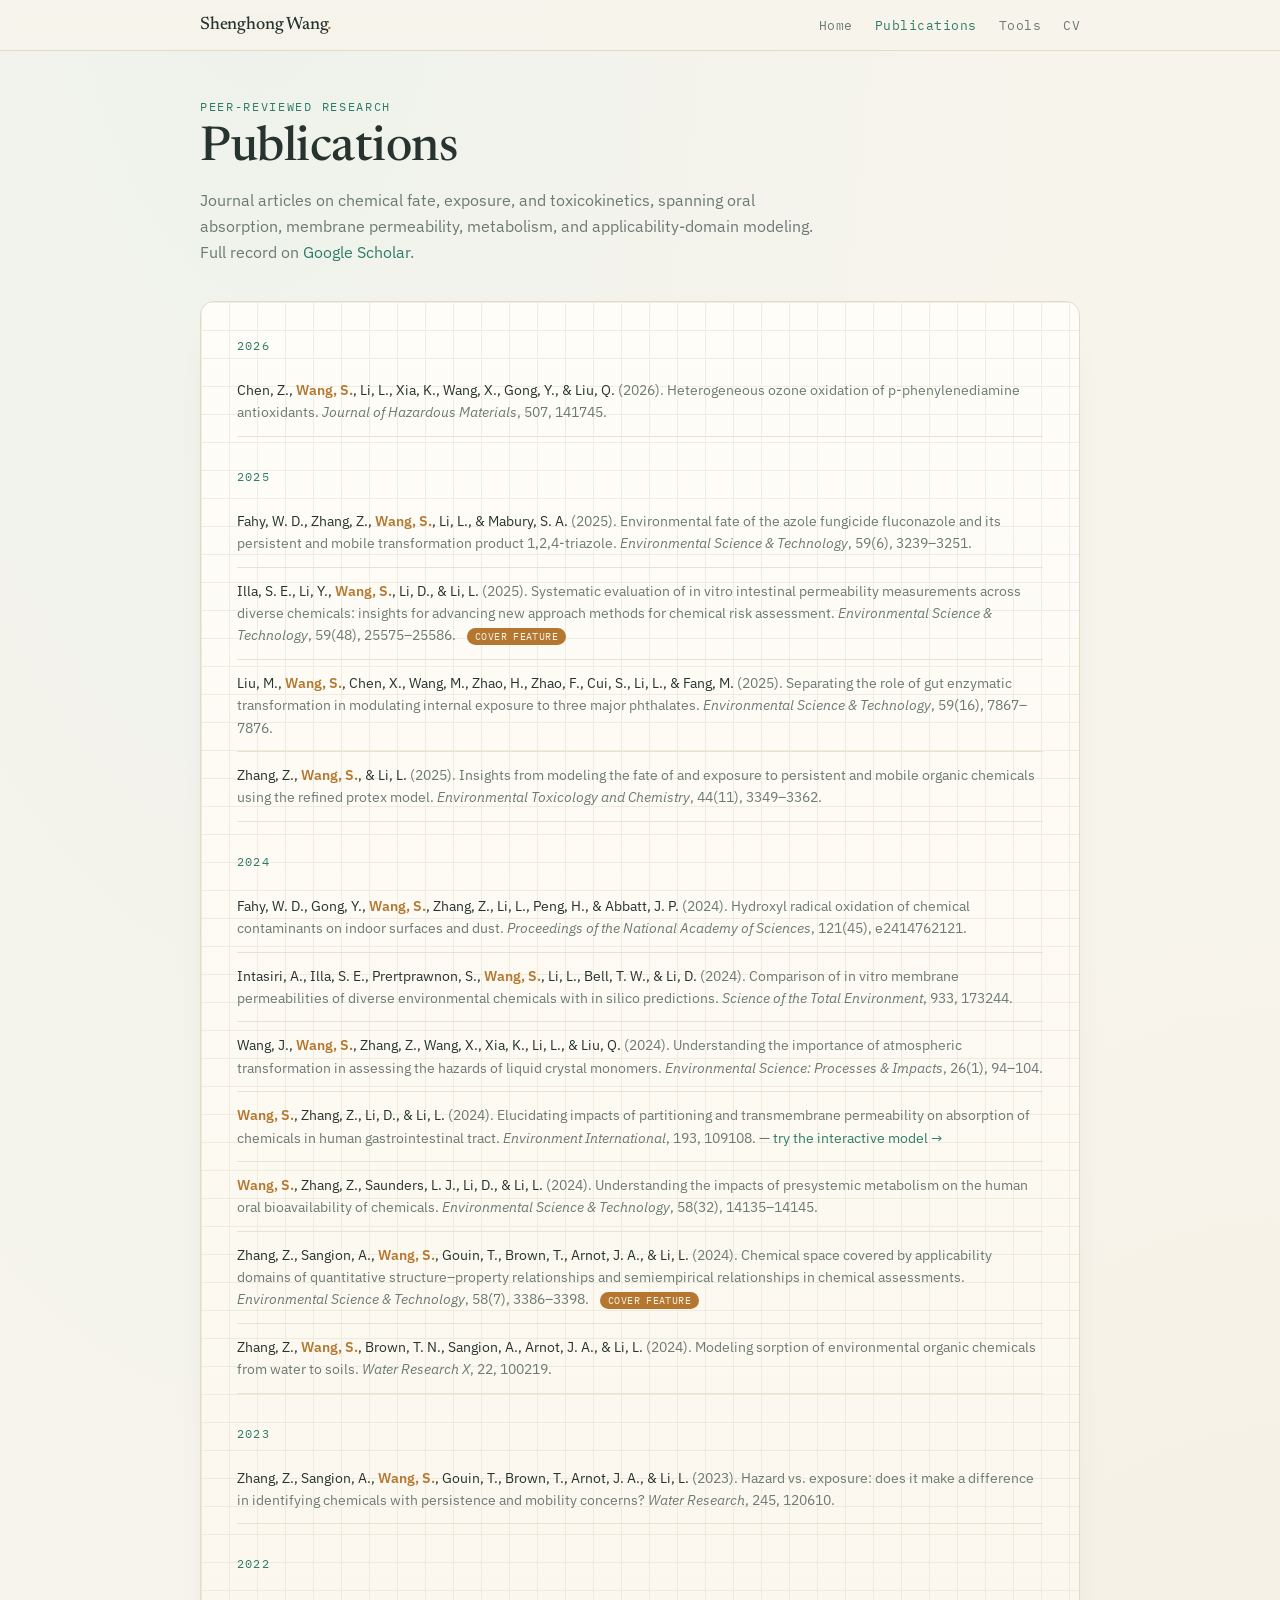
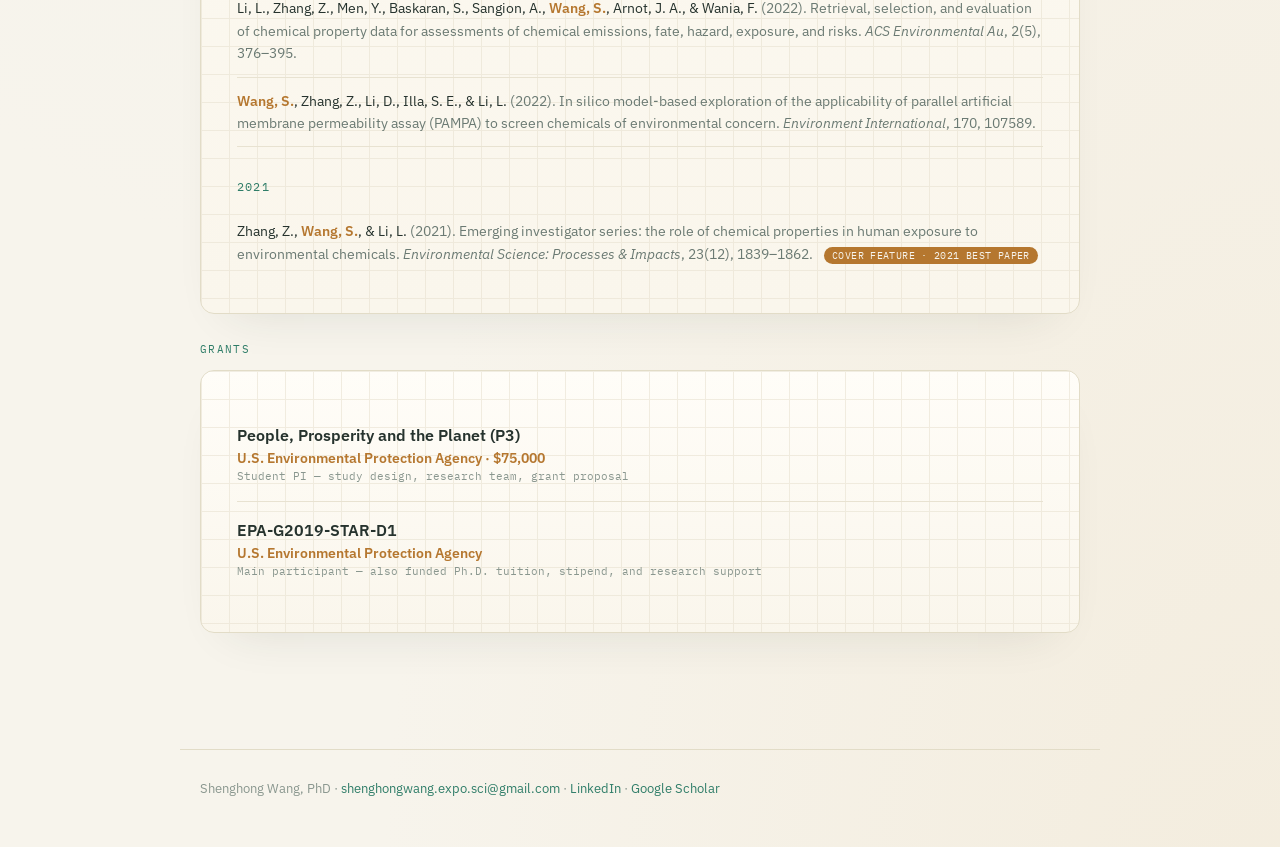
==== publications.html @ c97b09e7 "Initial portfolio site with Fabs Predictor tool Static HTML/CSS/JS personal portfolio: home, publica" ====
<!DOCTYPE html>
<html lang="en">
<head>
<meta charset="UTF-8">
<meta name="viewport" content="width=device-width, initial-scale=1.0">
<title>Publications — Shenghong Wang, PhD</title>
<link rel="preconnect" href="https://fonts.googleapis.com">
<link href="https://fonts.googleapis.com/css2?family=Newsreader:ital,opsz,wght@0,6..72,400;0,6..72,500;0,6..72,600;1,6..72,400&family=IBM+Plex+Sans:wght@400;500;600&family=IBM+Plex+Mono:wght@400;500;600&display=swap" rel="stylesheet">
<link rel="stylesheet" href="assets/style.css">
</head>
<body>

<nav class="topnav">
  <div class="navrow">
    <div class="brand">Shenghong Wang<em>.</em></div>
    <div class="links">
      <a href="index.html">Home</a>
      <a href="publications.html" class="active">Publications</a>
      <a href="tools.html">Tools</a>
      <a href="assets/Shenghong-Wang-CV.pdf" target="_blank" rel="noopener">CV</a>
    </div>
  </div>
</nav>

<div class="wrap">
<main>

  <header class="page-head">
    <p class="eyebrow">Peer-reviewed research</p>
    <h1>Publications</h1>
    <p class="sub">Journal articles on chemical fate, exposure, and toxicokinetics, spanning oral absorption, membrane permeability, metabolism, and applicability-domain modeling. Full record on <a href="https://scholar.google.com/citations?user=Qjitb4AAAAJ&hl=en" target="_blank" rel="noopener">Google Scholar</a>.</p>
  </header>

  <div class="board">

    <p class="pub-year">2026</p>
    <div class="pub">
      <span class="authors">Chen, Z., <b>Wang, S.</b>, Li, L., Xia, K., Wang, X., Gong, Y., &amp; Liu, Q.</span> (2026). Heterogeneous ozone oxidation of p-phenylenediamine antioxidants. <span class="venue">Journal of Hazardous Materials</span>, 507, 141745.
    </div>

    <p class="pub-year">2025</p>
    <div class="pub">
      <span class="authors">Fahy, W. D., Zhang, Z., <b>Wang, S.</b>, Li, L., &amp; Mabury, S. A.</span> (2025). Environmental fate of the azole fungicide fluconazole and its persistent and mobile transformation product 1,2,4-triazole. <span class="venue">Environmental Science &amp; Technology</span>, 59(6), 3239&ndash;3251.
    </div>
    <div class="pub">
      <span class="authors">Illa, S. E., Li, Y., <b>Wang, S.</b>, Li, D., &amp; Li, L.</span> (2025). Systematic evaluation of in vitro intestinal permeability measurements across diverse chemicals: insights for advancing new approach methods for chemical risk assessment. <span class="venue">Environmental Science &amp; Technology</span>, 59(48), 25575&ndash;25586. <span class="cover">Cover feature</span>
    </div>
    <div class="pub">
      <span class="authors">Liu, M., <b>Wang, S.</b>, Chen, X., Wang, M., Zhao, H., Zhao, F., Cui, S., Li, L., &amp; Fang, M.</span> (2025). Separating the role of gut enzymatic transformation in modulating internal exposure to three major phthalates. <span class="venue">Environmental Science &amp; Technology</span>, 59(16), 7867&ndash;7876.
    </div>
    <div class="pub">
      <span class="authors">Zhang, Z., <b>Wang, S.</b>, &amp; Li, L.</span> (2025). Insights from modeling the fate of and exposure to persistent and mobile organic chemicals using the refined protex model. <span class="venue">Environmental Toxicology and Chemistry</span>, 44(11), 3349&ndash;3362.
    </div>

    <p class="pub-year">2024</p>
    <div class="pub">
      <span class="authors">Fahy, W. D., Gong, Y., <b>Wang, S.</b>, Zhang, Z., Li, L., Peng, H., &amp; Abbatt, J. P.</span> (2024). Hydroxyl radical oxidation of chemical contaminants on indoor surfaces and dust. <span class="venue">Proceedings of the National Academy of Sciences</span>, 121(45), e2414762121.
    </div>
    <div class="pub">
      <span class="authors">Intasiri, A., Illa, S. E., Prertprawnon, S., <b>Wang, S.</b>, Li, L., Bell, T. W., &amp; Li, D.</span> (2024). Comparison of in vitro membrane permeabilities of diverse environmental chemicals with in silico predictions. <span class="venue">Science of the Total Environment</span>, 933, 173244.
    </div>
    <div class="pub">
      <span class="authors">Wang, J., <b>Wang, S.</b>, Zhang, Z., Wang, X., Xia, K., Li, L., &amp; Liu, Q.</span> (2024). Understanding the importance of atmospheric transformation in assessing the hazards of liquid crystal monomers. <span class="venue">Environmental Science: Processes &amp; Impacts</span>, 26(1), 94&ndash;104.
    </div>
    <div class="pub">
      <span class="authors"><b>Wang, S.</b>, Zhang, Z., Li, D., &amp; Li, L.</span> (2024). Elucidating impacts of partitioning and transmembrane permeability on absorption of chemicals in human gastrointestinal tract. <span class="venue">Environment International</span>, 193, 109108. &mdash; <a href="tools/fabs-predictor.html">try the interactive model &rarr;</a>
    </div>
    <div class="pub">
      <span class="authors"><b>Wang, S.</b>, Zhang, Z., Saunders, L. J., Li, D., &amp; Li, L.</span> (2024). Understanding the impacts of presystemic metabolism on the human oral bioavailability of chemicals. <span class="venue">Environmental Science &amp; Technology</span>, 58(32), 14135&ndash;14145.
    </div>
    <div class="pub">
      <span class="authors">Zhang, Z., Sangion, A., <b>Wang, S.</b>, Gouin, T., Brown, T., Arnot, J. A., &amp; Li, L.</span> (2024). Chemical space covered by applicability domains of quantitative structure&ndash;property relationships and semiempirical relationships in chemical assessments. <span class="venue">Environmental Science &amp; Technology</span>, 58(7), 3386&ndash;3398. <span class="cover">Cover feature</span>
    </div>
    <div class="pub">
      <span class="authors">Zhang, Z., <b>Wang, S.</b>, Brown, T. N., Sangion, A., Arnot, J. A., &amp; Li, L.</span> (2024). Modeling sorption of environmental organic chemicals from water to soils. <span class="venue">Water Research X</span>, 22, 100219.
    </div>

    <p class="pub-year">2023</p>
    <div class="pub">
      <span class="authors">Zhang, Z., Sangion, A., <b>Wang, S.</b>, Gouin, T., Brown, T., Arnot, J. A., &amp; Li, L.</span> (2023). Hazard vs. exposure: does it make a difference in identifying chemicals with persistence and mobility concerns? <span class="venue">Water Research</span>, 245, 120610.
    </div>

    <p class="pub-year">2022</p>
    <div class="pub">
      <span class="authors">Li, L., Zhang, Z., Men, Y., Baskaran, S., Sangion, A., <b>Wang, S.</b>, Arnot, J. A., &amp; Wania, F.</span> (2022). Retrieval, selection, and evaluation of chemical property data for assessments of chemical emissions, fate, hazard, exposure, and risks. <span class="venue">ACS Environmental Au</span>, 2(5), 376&ndash;395.
    </div>
    <div class="pub">
      <span class="authors"><b>Wang, S.</b>, Zhang, Z., Li, D., Illa, S. E., &amp; Li, L.</span> (2022). In silico model-based exploration of the applicability of parallel artificial membrane permeability assay (PAMPA) to screen chemicals of environmental concern. <span class="venue">Environment International</span>, 170, 107589.
    </div>

    <p class="pub-year">2021</p>
    <div class="pub">
      <span class="authors">Zhang, Z., <b>Wang, S.</b>, &amp; Li, L.</span> (2021). Emerging investigator series: the role of chemical properties in human exposure to environmental chemicals. <span class="venue">Environmental Science: Processes &amp; Impacts</span>, 23(12), 1839&ndash;1862. <span class="cover">Cover feature &middot; 2021 Best Paper</span>
    </div>

  </div>

  <section>
    <p class="tag">Grants</p>
    <div class="board">
      <div class="entry">
        <div class="row">
          <div><h3>People, Prosperity and the Planet (P3)</h3><div class="org">U.S. Environmental Protection Agency &middot; $75,000</div></div>
        </div>
        <div class="loc">Student PI &mdash; study design, research team, grant proposal</div>
      </div>
      <div class="entry">
        <div class="row">
          <div><h3>EPA-G2019-STAR-D1</h3><div class="org">U.S. Environmental Protection Agency</div></div>
        </div>
        <div class="loc">Main participant &mdash; also funded Ph.D. tuition, stipend, and research support</div>
      </div>
    </div>
  </section>

</main>
</div>

<footer>
  Shenghong Wang, PhD &middot; <a href="mailto:shenghongwang.expo.sci@gmail.com">shenghongwang.expo.sci@gmail.com</a> &middot; <a href="https://www.linkedin.com/in/shenghongwang" target="_blank" rel="noopener">LinkedIn</a> &middot; <a href="https://scholar.google.com/citations?user=Qjitb4AAAAJ&hl=en" target="_blank" rel="noopener">Google Scholar</a>
</footer>

</body>
</html>
---- assets/style.css ----
/* Shared theme — matches the Fabs Predictor tool's visual language */
:root{
  --bg-0:#f7f4ec;
  --bg-1:#efe9d9;
  --panel:#fffdf8;
  --panel-edge:#e2dcc7;
  --ink:#26332e;
  --ink-dim:#6b7a73;
  --amber:#b5772f;
  --amber-dim:#d9a45c;
  --teal:#2f7d68;
  --red:#a83f36;
  --grid:#e8e2d1;
}
*{box-sizing:border-box;}
html,body{margin:0;padding:0;}
body{
  background:
    radial-gradient(ellipse at 20% -10%, #eef2ec 0%, transparent 55%),
    radial-gradient(ellipse at 100% 110%, #f3ecdd 0%, transparent 50%),
    var(--bg-0);
  color:var(--ink);
  font-family:'IBM Plex Sans', sans-serif;
  min-height:100vh;
}
a{color:var(--teal); text-decoration:none;}
a:hover{text-decoration:underline;}

.wrap{max-width:920px;margin:0 auto;padding:0 20px;}

/* ---- Nav ---- */
nav.topnav{
  border-bottom:1px solid var(--panel-edge);
  background:rgba(247,244,236,.85);
  backdrop-filter:blur(6px);
  position:sticky;
  top:0;
  z-index:10;
}
nav.topnav .navrow{
  max-width:920px;
  margin:0 auto;
  padding:16px 20px;
  display:flex;
  justify-content:space-between;
  align-items:center;
  flex-wrap:wrap;
  gap:12px;
}
nav.topnav .brand{
  font-family:'Newsreader', serif;
  font-weight:500;
  font-size:18px;
  color:var(--ink);
  letter-spacing:-.01em;
}
nav.topnav .brand em{font-style:italic; color:var(--amber);}
nav.topnav .links{
  display:flex;
  gap:22px;
  font-family:'IBM Plex Mono', monospace;
  font-size:12.5px;
  letter-spacing:.04em;
}
nav.topnav .links a{color:var(--ink-dim);}
nav.topnav .links a:hover, nav.topnav .links a.active{color:var(--teal); text-decoration:none;}

main{padding:48px 0 72px;}

header.page-head{margin-bottom:36px;}
.eyebrow{
  font-family:'IBM Plex Mono', monospace;
  font-size:12px;
  letter-spacing:.14em;
  text-transform:uppercase;
  color:var(--teal);
  margin:0 0 10px;
}
h1{
  font-family:'Newsreader', serif;
  font-weight:500;
  font-size:clamp(32px,5vw,48px);
  line-height:1.05;
  margin:0 0 14px;
  letter-spacing:-.01em;
}
h1 em{font-style:italic;color:var(--amber);}
h2{
  font-family:'Newsreader', serif;
  font-weight:500;
  font-size:clamp(22px,3vw,28px);
  margin:0 0 18px;
  letter-spacing:-.01em;
}
h3{
  font-family:'IBM Plex Sans', sans-serif;
  font-weight:600;
  font-size:16px;
  margin:0 0 4px;
  color:var(--ink);
}
p.sub, p.lede{
  color:var(--ink-dim);
  font-size:15.5px;
  line-height:1.65;
  max-width:640px;
  margin:0;
}

.board{
  background:linear-gradient(180deg,var(--panel),#faf6ec);
  border:1px solid var(--panel-edge);
  border-radius:14px;
  padding:36px;
  box-shadow:0 24px 48px -30px rgba(38,51,46,.14), inset 0 1px 0 rgba(255,255,255,.7);
  position:relative;
  overflow:hidden;
  margin-bottom:28px;
}
.board::before{
  content:"";
  position:absolute; inset:0;
  background-image:
    linear-gradient(var(--grid) 1px, transparent 1px),
    linear-gradient(90deg, var(--grid) 1px, transparent 1px);
  background-size:28px 28px;
  opacity:.6;
  pointer-events:none;
}
.board > *{position:relative;}

section{margin-bottom:44px;}
section .tag{
  font-family:'IBM Plex Mono', monospace;
  font-size:11px;
  letter-spacing:.12em;
  text-transform:uppercase;
  color:var(--teal);
  margin:0 0 14px;
}

/* ---- Links row / buttons ---- */
.linkrow{display:flex; gap:12px; flex-wrap:wrap; margin-top:22px;}
.btn{
  font-family:'IBM Plex Mono', monospace;
  font-size:12.5px;
  letter-spacing:.03em;
  border-radius:8px;
  padding:10px 18px;
  cursor:pointer;
  border:1px solid var(--panel-edge);
  background:var(--teal);
  color:var(--bg-0);
  font-weight:600;
  display:inline-block;
}
.btn:hover{text-decoration:none; filter:brightness(1.08);}
.btn.secondary{background:var(--bg-1); color:var(--ink);}
.btn.ghost{background:transparent; color:var(--ink-dim);}

/* ---- Timeline / experience ---- */
.entry{
  padding:18px 0;
  border-bottom:1px solid var(--grid);
}
.entry:last-child{border-bottom:none;}
.entry .row{
  display:flex; justify-content:space-between; align-items:baseline;
  gap:12px; flex-wrap:wrap;
}
.entry .org{color:var(--amber); font-weight:600; font-size:13.5px;}
.entry .date{
  font-family:'IBM Plex Mono', monospace;
  font-size:11.5px;
  color:var(--ink-dim);
  white-space:nowrap;
}
.entry .loc{
  font-family:'IBM Plex Mono', monospace;
  font-size:11px;
  color:#8a978f;
  margin-top:2px;
}
.entry ul{margin:10px 0 0; padding-left:18px; color:var(--ink-dim); font-size:14px; line-height:1.6;}
.entry ul li{margin-bottom:6px;}

/* ---- Card grid (tools) ---- */
.cardgrid{display:grid; grid-template-columns:1fr; gap:20px;}
.card{
  background:var(--bg-1);
  border:1px solid var(--panel-edge);
  border-radius:12px;
  padding:26px;
}
.card h3{font-family:'Newsreader', serif; font-size:20px; font-weight:500; margin-bottom:8px;}
.card p{color:var(--ink-dim); font-size:14px; line-height:1.6; margin:0 0 16px;}
.card .meta{
  font-family:'IBM Plex Mono', monospace;
  font-size:11px;
  color:#8a978f;
  margin-top:14px;
}

/* ---- Publications ---- */
.pub-year{
  font-family:'IBM Plex Mono', monospace;
  font-size:12px;
  letter-spacing:.1em;
  color:var(--teal);
  margin:32px 0 14px;
}
.pub-year:first-child{margin-top:0;}
.pub{
  padding:12px 0;
  border-bottom:1px solid var(--grid);
  font-size:14px;
  line-height:1.6;
  color:var(--ink-dim);
}
.pub:last-child{border-bottom:none;}
.pub .authors{color:var(--ink);}
.pub .authors b{color:var(--amber); font-weight:600;}
.pub .venue{font-style:italic;}
.pub .cover{
  display:inline-block;
  font-family:'IBM Plex Mono', monospace;
  font-size:9.5px;
  letter-spacing:.04em;
  text-transform:uppercase;
  color:var(--bg-0);
  background:var(--amber);
  border-radius:999px;
  padding:1px 8px;
  margin-left:8px;
  vertical-align:middle;
}

footer{
  max-width:920px;
  margin:0 auto;
  padding:28px 20px 48px;
  color:#8a978f;
  font-size:12.5px;
  line-height:1.7;
  border-top:1px solid var(--panel-edge);
}
footer a{color:var(--teal);}
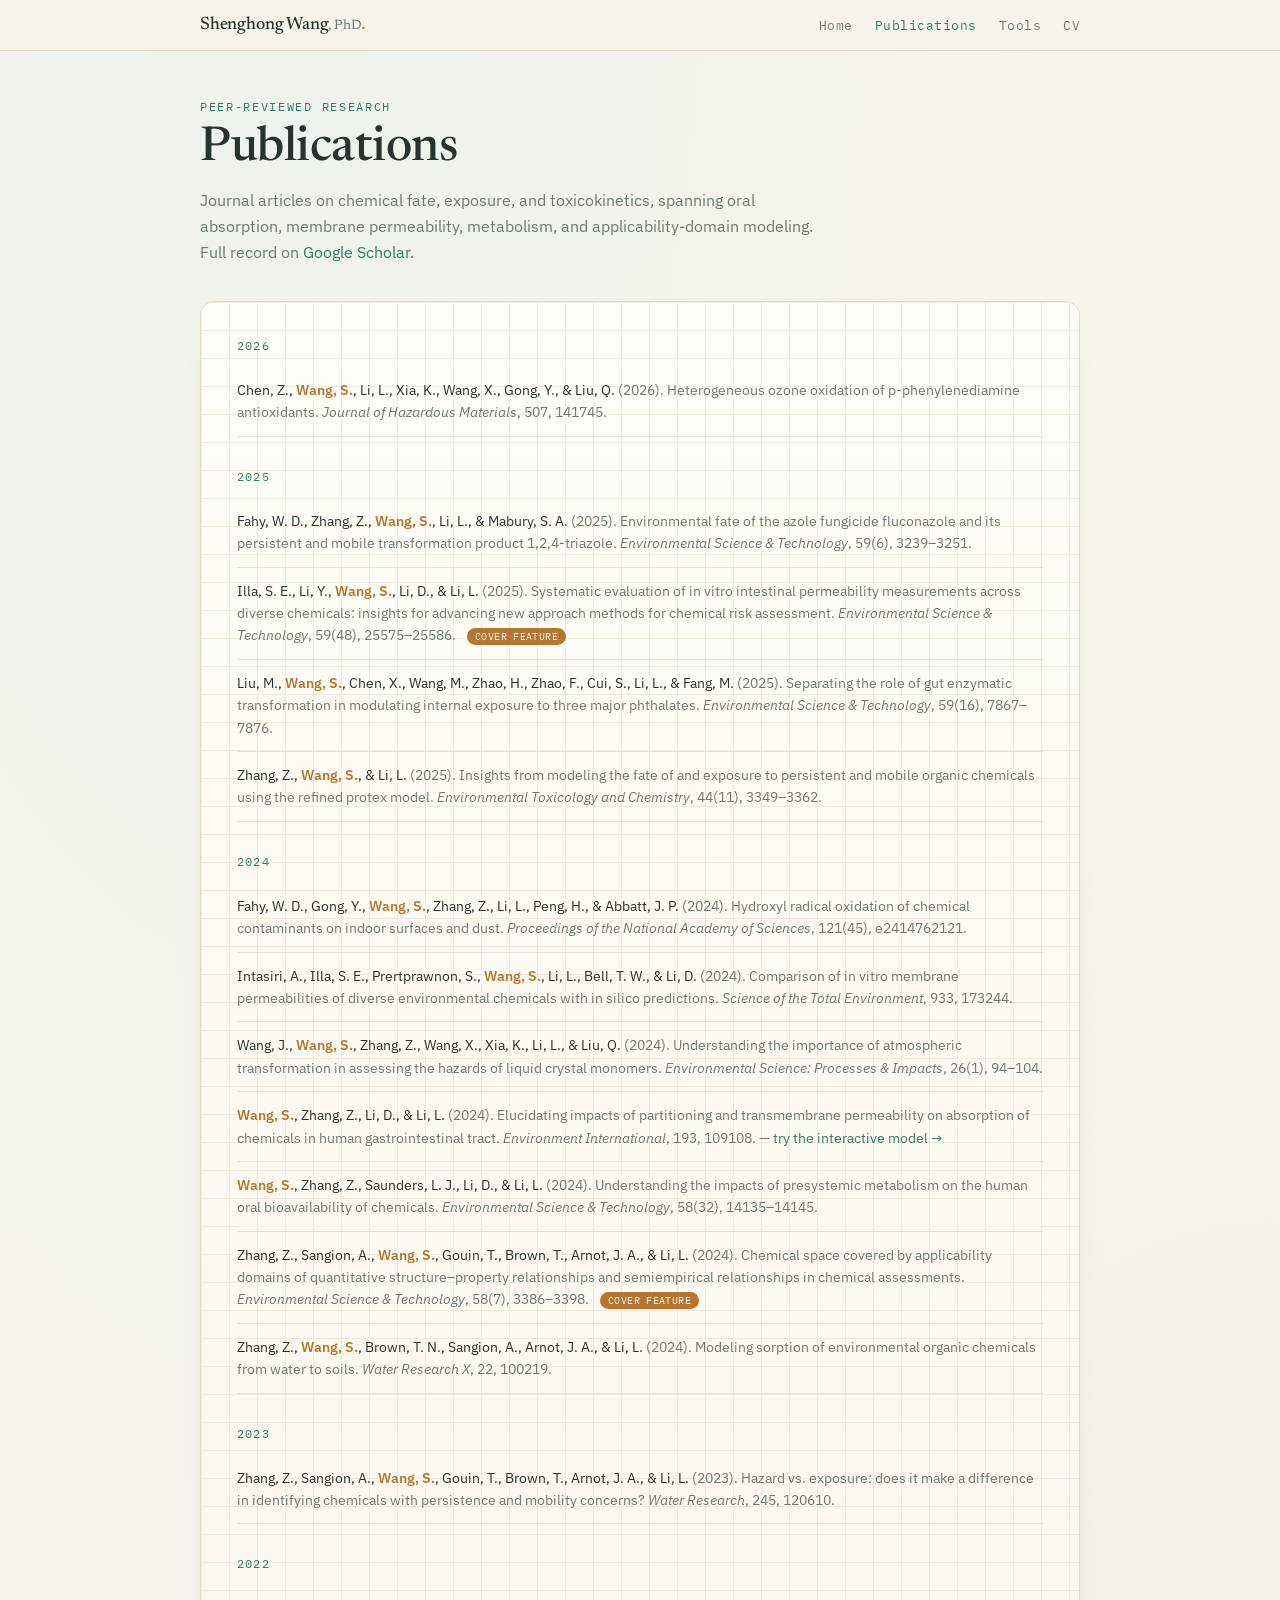
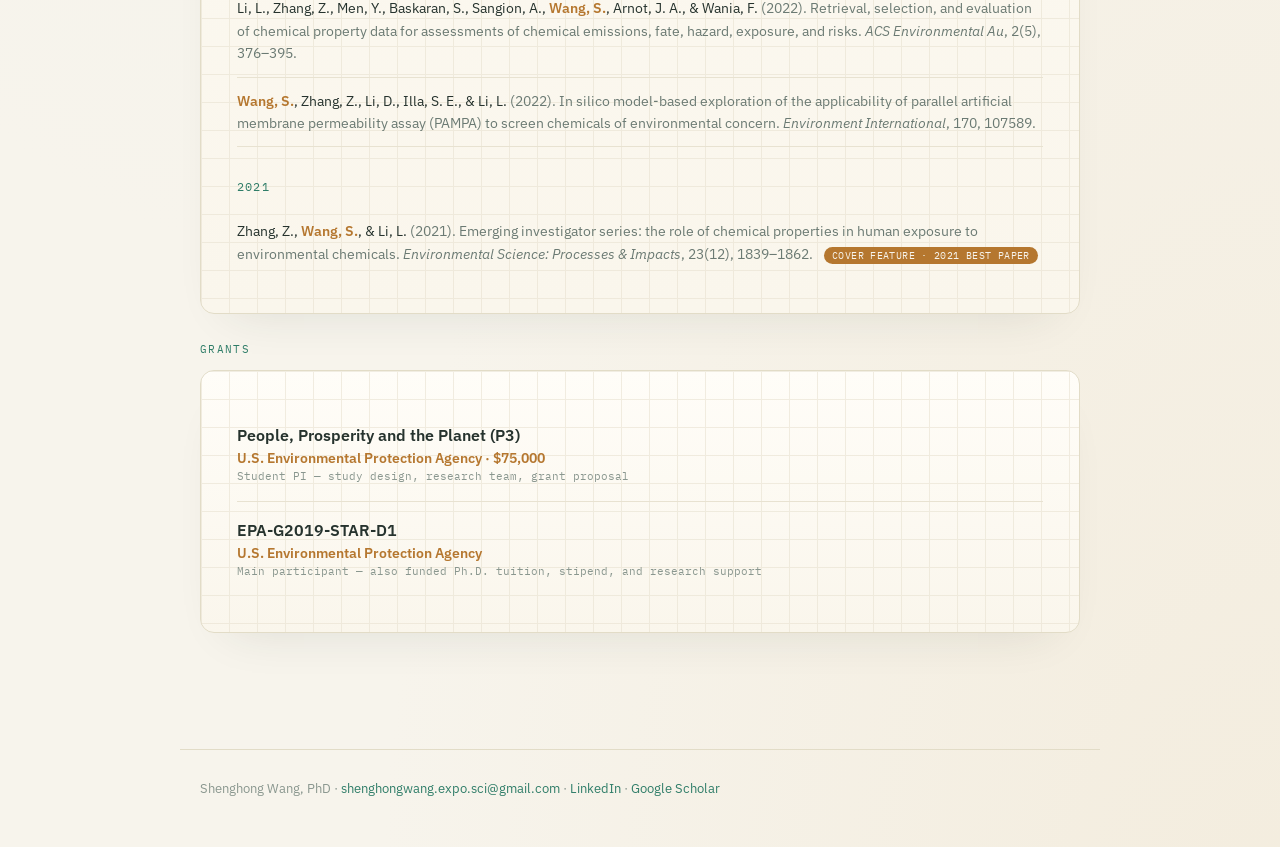
==== commit 844f8c62: "Add PhD suffix to nav brand" ====
--- a/publications.html
+++ b/publications.html
@@ -12,7 +12,7 @@
 
 <nav class="topnav">
   <div class="navrow">
-    <div class="brand">Shenghong Wang<em>.</em></div>
+    <div class="brand">Shenghong Wang<span class="deg">, PhD</span><em>.</em></div>
     <div class="links">
       <a href="index.html">Home</a>
       <a href="publications.html" class="active">Publications</a>
--- a/assets/style.css
+++ b/assets/style.css
@@ -55,6 +55,7 @@
   letter-spacing:-.01em;
 }
 nav.topnav .brand em{font-style:italic; color:var(--amber);}
+nav.topnav .brand .deg{font-weight:400; color:var(--ink-dim); font-size:0.75em;}
 nav.topnav .links{
   display:flex;
   gap:22px;
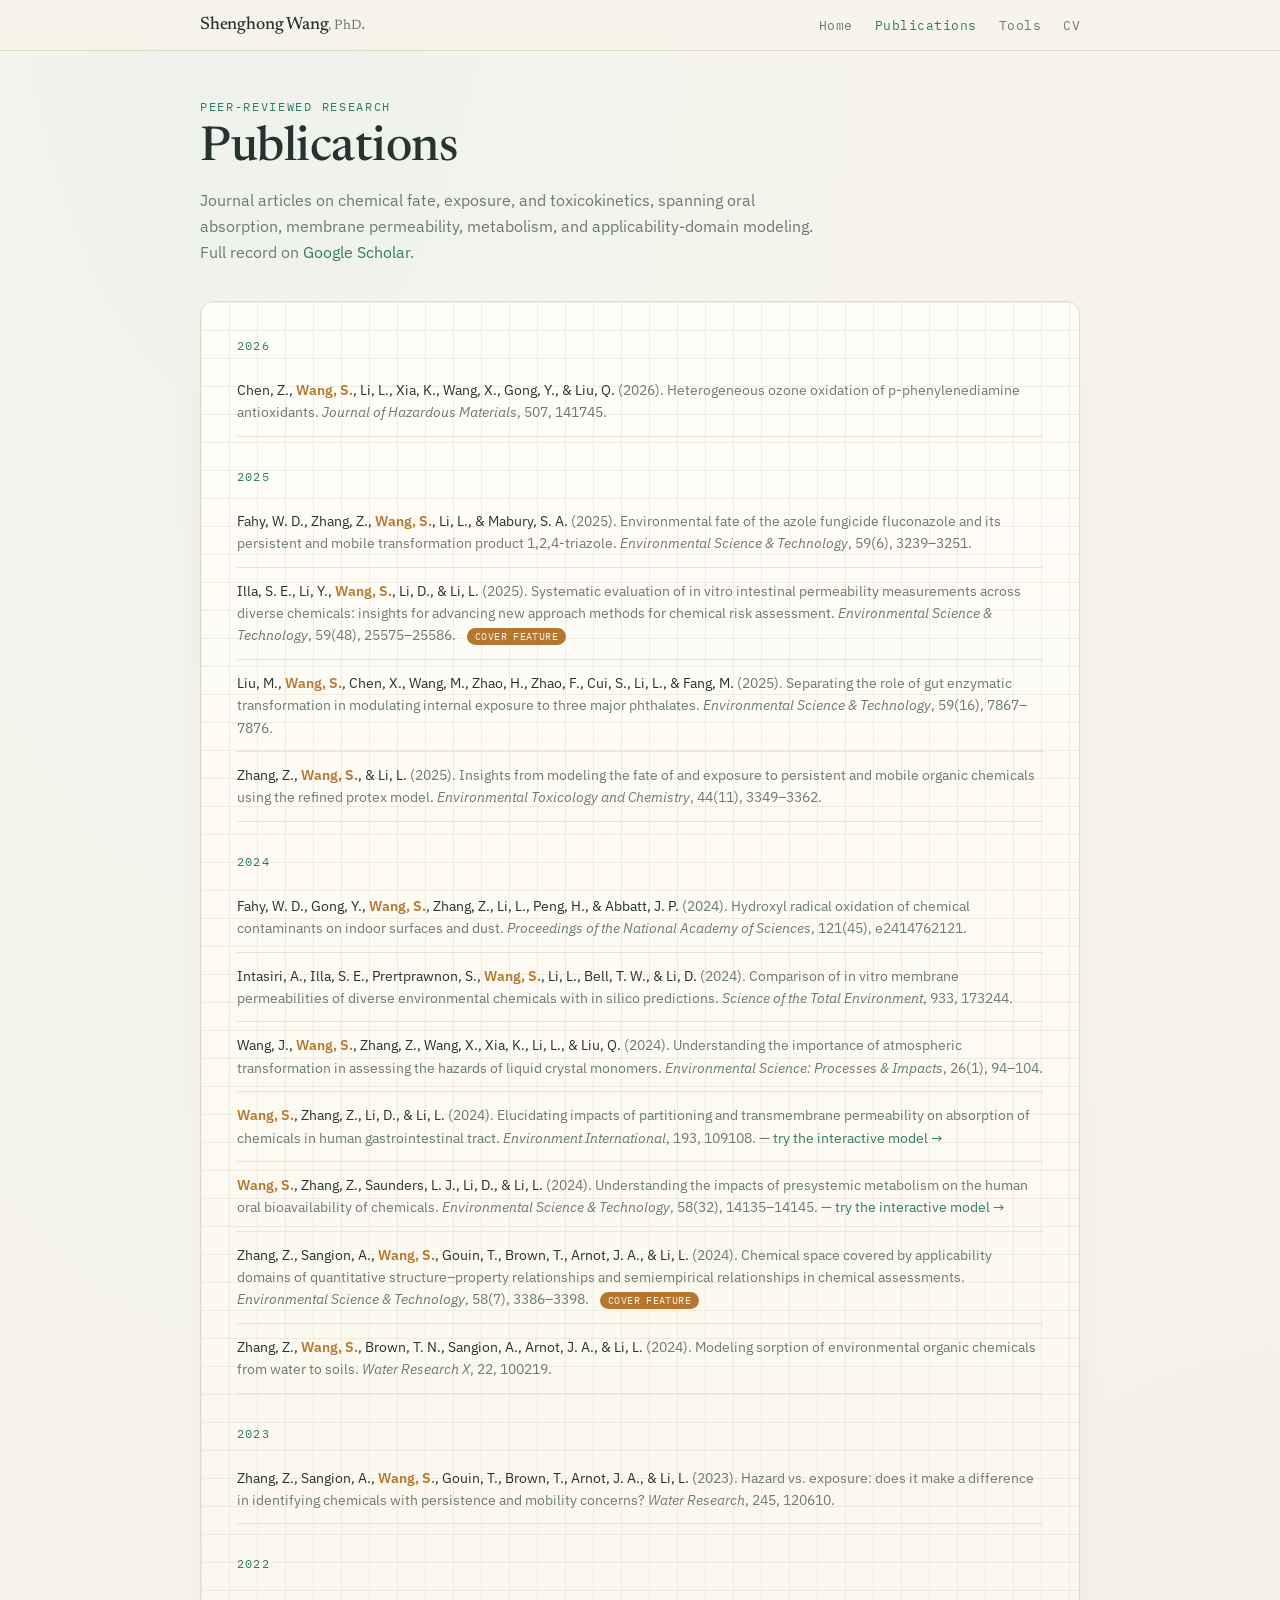
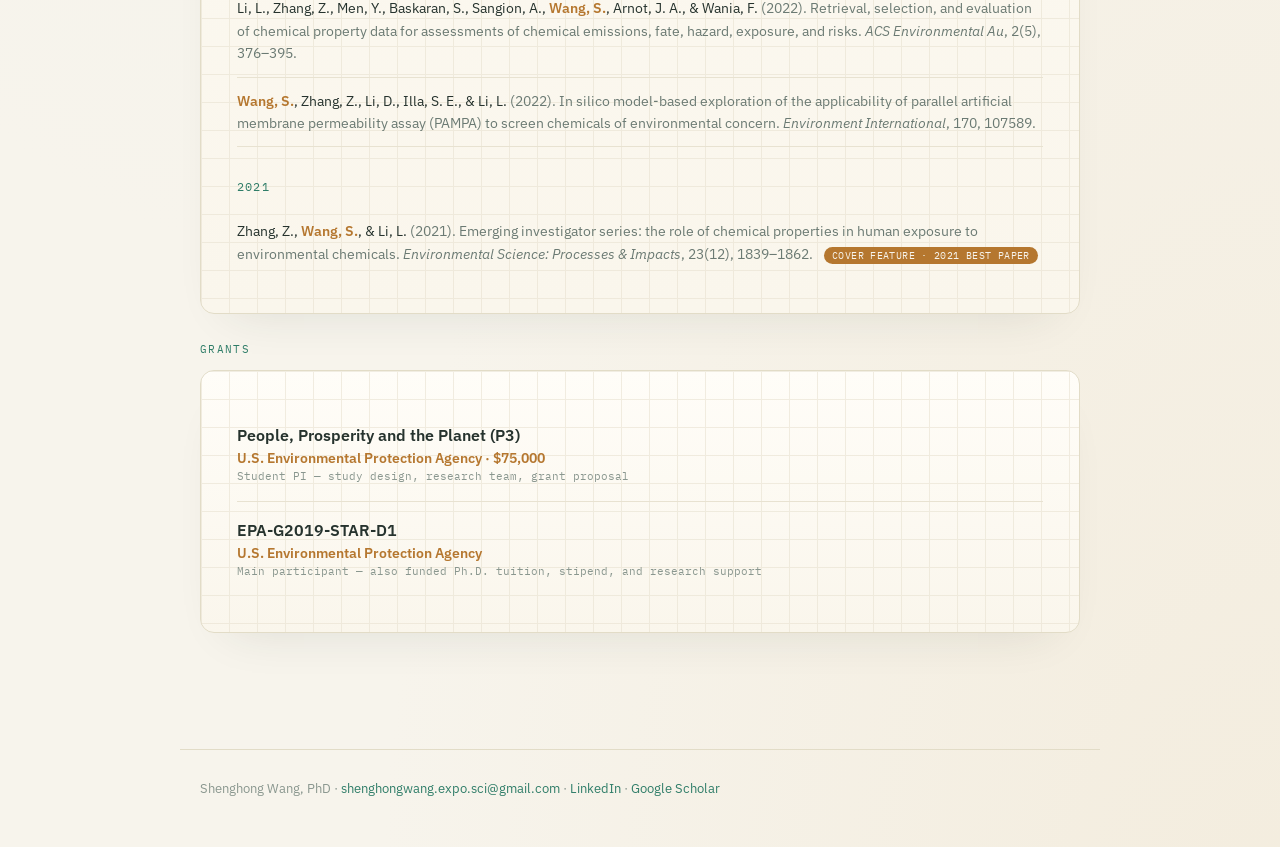
==== commit e4131115: "Add Fbio Predictor: oral bioavailability PBTK model tool Ports the SI Python model (RK4 integration," ====
--- a/publications.html
+++ b/publications.html
@@ -66,7 +66,7 @@
       <span class="authors"><b>Wang, S.</b>, Zhang, Z., Li, D., &amp; Li, L.</span> (2024). Elucidating impacts of partitioning and transmembrane permeability on absorption of chemicals in human gastrointestinal tract. <span class="venue">Environment International</span>, 193, 109108. &mdash; <a href="tools/fabs-predictor.html">try the interactive model &rarr;</a>
     </div>
     <div class="pub">
-      <span class="authors"><b>Wang, S.</b>, Zhang, Z., Saunders, L. J., Li, D., &amp; Li, L.</span> (2024). Understanding the impacts of presystemic metabolism on the human oral bioavailability of chemicals. <span class="venue">Environmental Science &amp; Technology</span>, 58(32), 14135&ndash;14145.
+      <span class="authors"><b>Wang, S.</b>, Zhang, Z., Saunders, L. J., Li, D., &amp; Li, L.</span> (2024). Understanding the impacts of presystemic metabolism on the human oral bioavailability of chemicals. <span class="venue">Environmental Science &amp; Technology</span>, 58(32), 14135&ndash;14145. &mdash; <a href="tools/fbio-predictor.html">try the interactive model &rarr;</a>
     </div>
     <div class="pub">
       <span class="authors">Zhang, Z., Sangion, A., <b>Wang, S.</b>, Gouin, T., Brown, T., Arnot, J. A., &amp; Li, L.</span> (2024). Chemical space covered by applicability domains of quantitative structure&ndash;property relationships and semiempirical relationships in chemical assessments. <span class="venue">Environmental Science &amp; Technology</span>, 58(7), 3386&ndash;3398. <span class="cover">Cover feature</span>
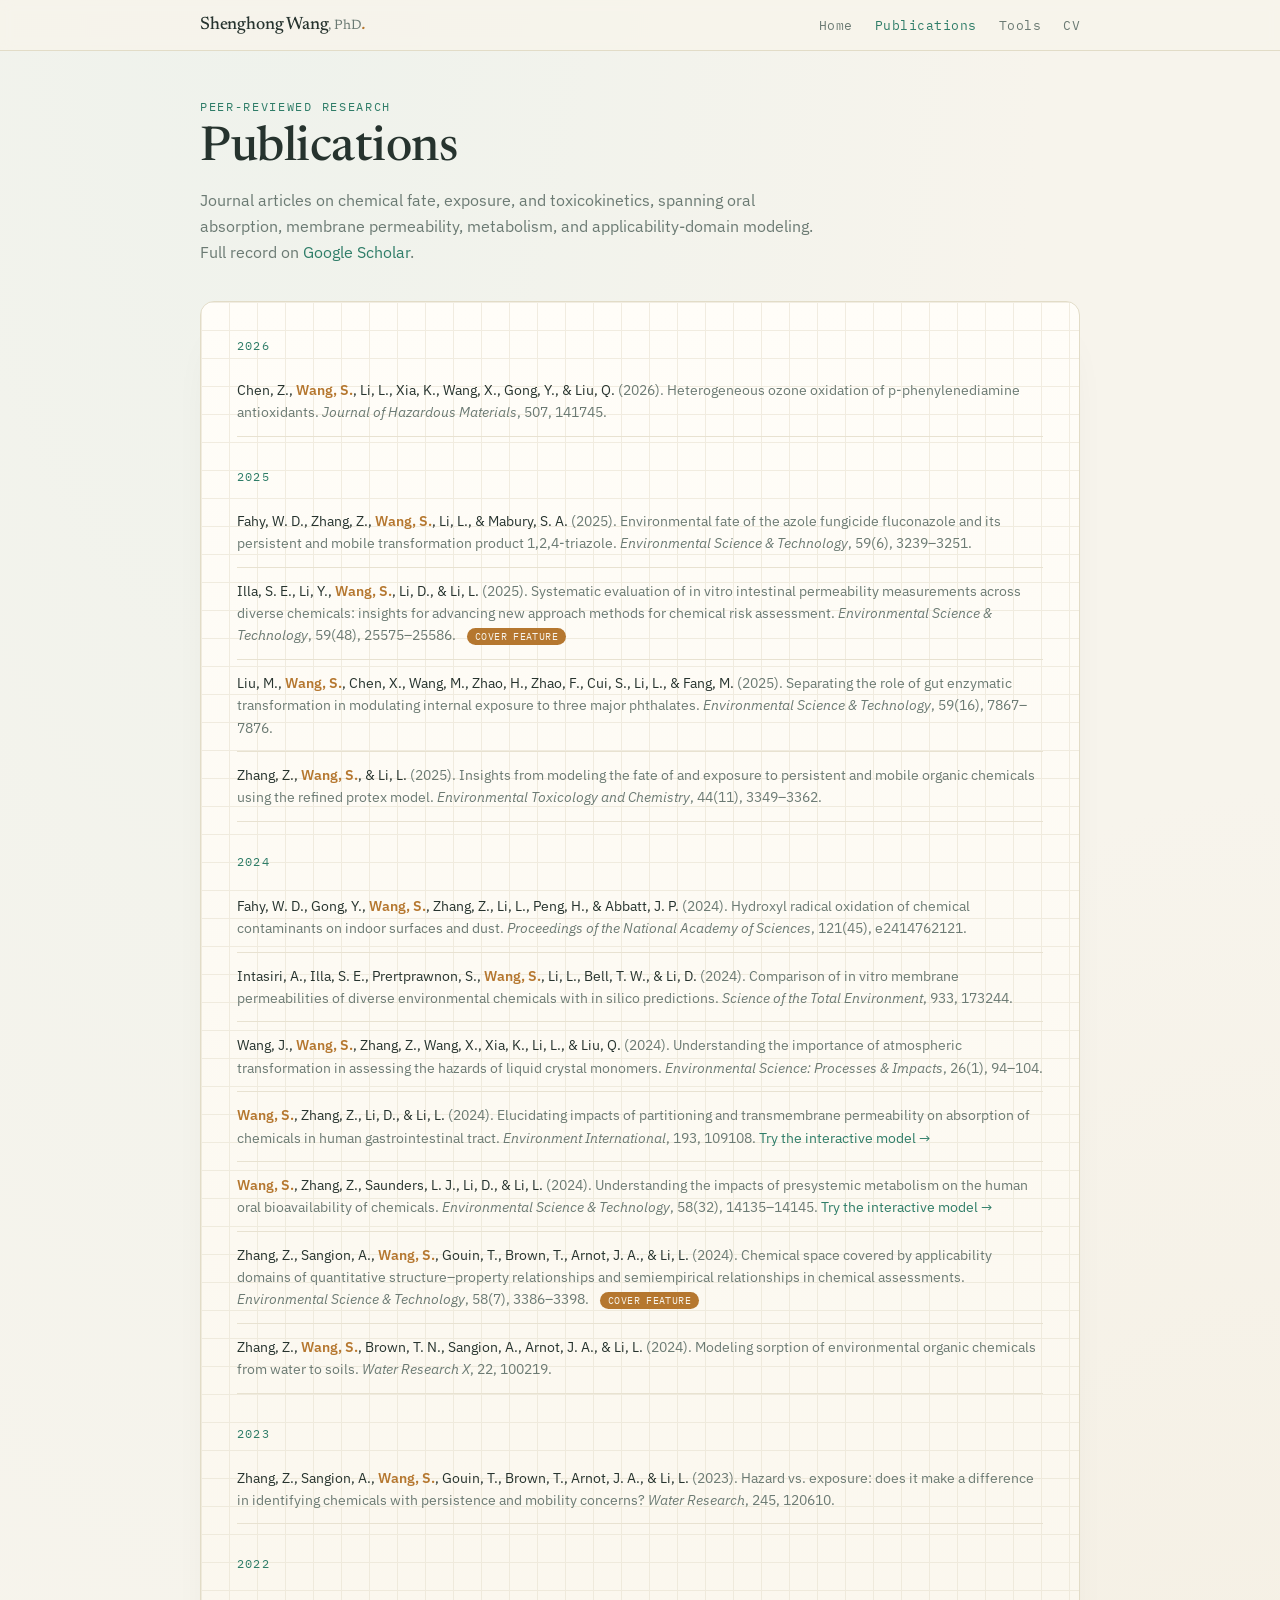
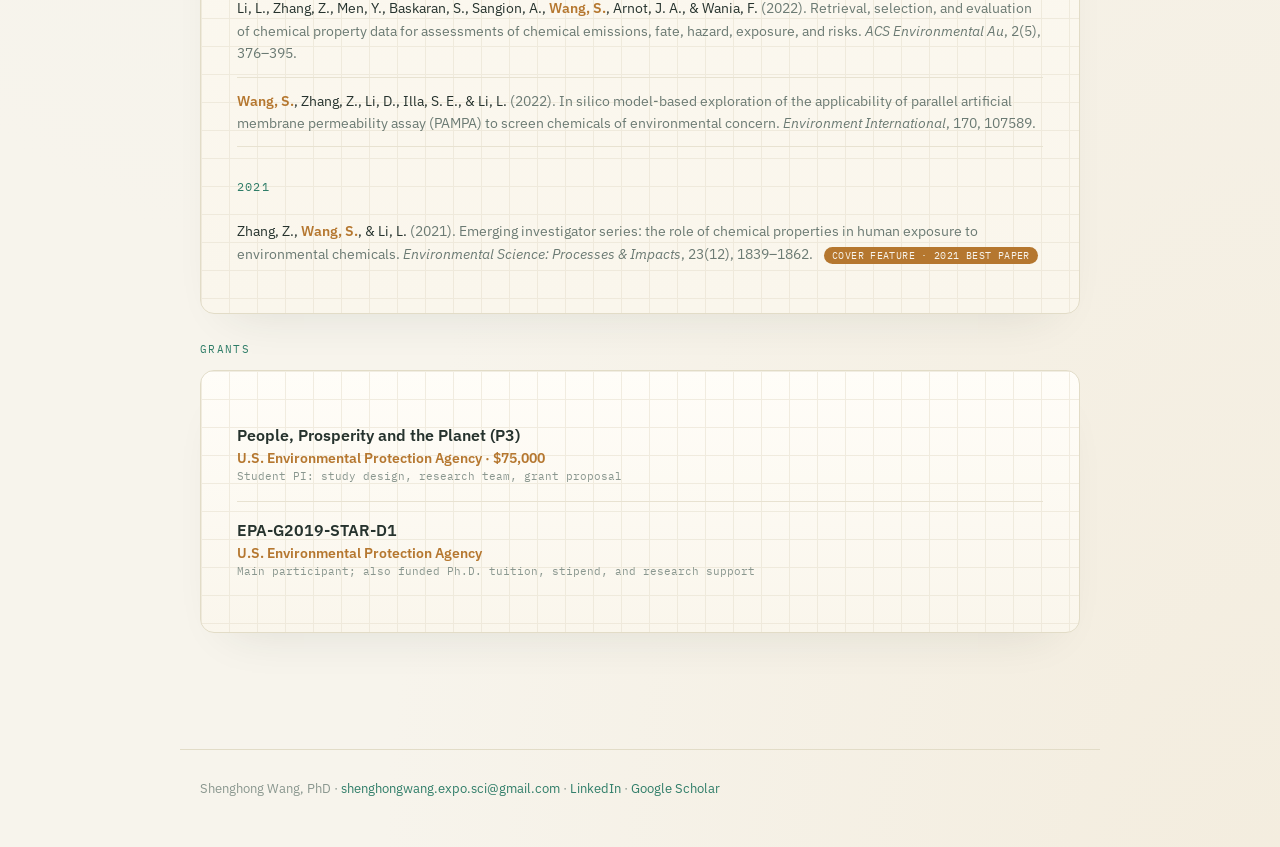
==== commit 7f2dc27a: "Add sensitivity-ratio heatmap figure to Fabs Predictor, polish copy sitewide - Add fabs-sensitivity-" ====
--- a/publications.html
+++ b/publications.html
@@ -3,7 +3,7 @@
 <head>
 <meta charset="UTF-8">
 <meta name="viewport" content="width=device-width, initial-scale=1.0">
-<title>Publications — Shenghong Wang, PhD</title>
+<title>Publications: Shenghong Wang, PhD</title>
 <link rel="preconnect" href="https://fonts.googleapis.com">
 <link href="https://fonts.googleapis.com/css2?family=Newsreader:ital,opsz,wght@0,6..72,400;0,6..72,500;0,6..72,600;1,6..72,400&family=IBM+Plex+Sans:wght@400;500;600&family=IBM+Plex+Mono:wght@400;500;600&display=swap" rel="stylesheet">
 <link rel="stylesheet" href="assets/style.css">
@@ -63,10 +63,10 @@
       <span class="authors">Wang, J., <b>Wang, S.</b>, Zhang, Z., Wang, X., Xia, K., Li, L., &amp; Liu, Q.</span> (2024). Understanding the importance of atmospheric transformation in assessing the hazards of liquid crystal monomers. <span class="venue">Environmental Science: Processes &amp; Impacts</span>, 26(1), 94&ndash;104.
     </div>
     <div class="pub">
-      <span class="authors"><b>Wang, S.</b>, Zhang, Z., Li, D., &amp; Li, L.</span> (2024). Elucidating impacts of partitioning and transmembrane permeability on absorption of chemicals in human gastrointestinal tract. <span class="venue">Environment International</span>, 193, 109108. &mdash; <a href="tools/fabs-predictor.html">try the interactive model &rarr;</a>
+      <span class="authors"><b>Wang, S.</b>, Zhang, Z., Li, D., &amp; Li, L.</span> (2024). Elucidating impacts of partitioning and transmembrane permeability on absorption of chemicals in human gastrointestinal tract. <span class="venue">Environment International</span>, 193, 109108. <a href="tools/fabs-predictor.html">Try the interactive model &rarr;</a>
     </div>
     <div class="pub">
-      <span class="authors"><b>Wang, S.</b>, Zhang, Z., Saunders, L. J., Li, D., &amp; Li, L.</span> (2024). Understanding the impacts of presystemic metabolism on the human oral bioavailability of chemicals. <span class="venue">Environmental Science &amp; Technology</span>, 58(32), 14135&ndash;14145. &mdash; <a href="tools/fbio-predictor.html">try the interactive model &rarr;</a>
+      <span class="authors"><b>Wang, S.</b>, Zhang, Z., Saunders, L. J., Li, D., &amp; Li, L.</span> (2024). Understanding the impacts of presystemic metabolism on the human oral bioavailability of chemicals. <span class="venue">Environmental Science &amp; Technology</span>, 58(32), 14135&ndash;14145. <a href="tools/fbio-predictor.html">Try the interactive model &rarr;</a>
     </div>
     <div class="pub">
       <span class="authors">Zhang, Z., Sangion, A., <b>Wang, S.</b>, Gouin, T., Brown, T., Arnot, J. A., &amp; Li, L.</span> (2024). Chemical space covered by applicability domains of quantitative structure&ndash;property relationships and semiempirical relationships in chemical assessments. <span class="venue">Environmental Science &amp; Technology</span>, 58(7), 3386&ndash;3398. <span class="cover">Cover feature</span>
@@ -102,13 +102,13 @@
         <div class="row">
           <div><h3>People, Prosperity and the Planet (P3)</h3><div class="org">U.S. Environmental Protection Agency &middot; $75,000</div></div>
         </div>
-        <div class="loc">Student PI &mdash; study design, research team, grant proposal</div>
+        <div class="loc">Student PI: study design, research team, grant proposal</div>
       </div>
       <div class="entry">
         <div class="row">
           <div><h3>EPA-G2019-STAR-D1</h3><div class="org">U.S. Environmental Protection Agency</div></div>
         </div>
-        <div class="loc">Main participant &mdash; also funded Ph.D. tuition, stipend, and research support</div>
+        <div class="loc">Main participant; also funded Ph.D. tuition, stipend, and research support</div>
       </div>
     </div>
   </section>
--- a/assets/style.css
+++ b/assets/style.css
@@ -1,4 +1,4 @@
-/* Shared theme — matches the Fabs Predictor tool's visual language */
+/* Shared theme: matches the Fabs Predictor tool's visual language */
 :root{
   --bg-0:#f7f4ec;
   --bg-1:#efe9d9;
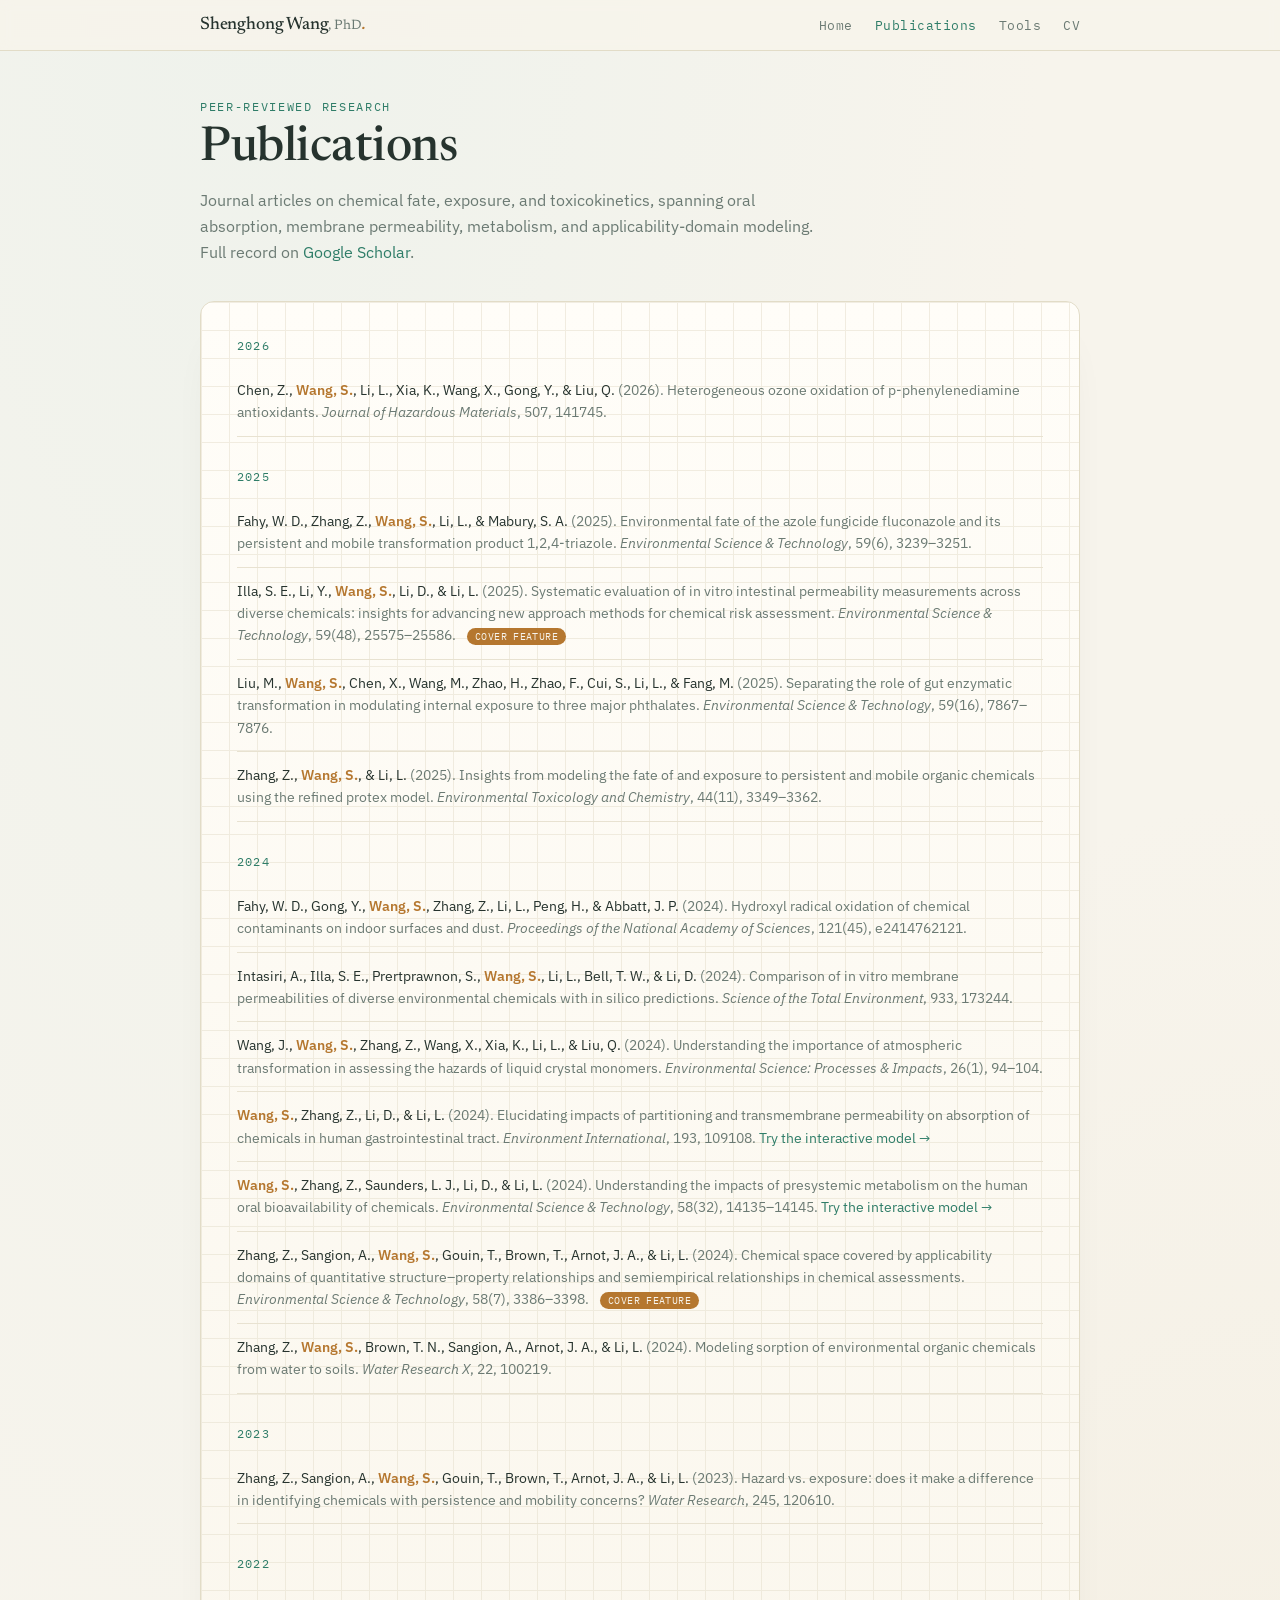
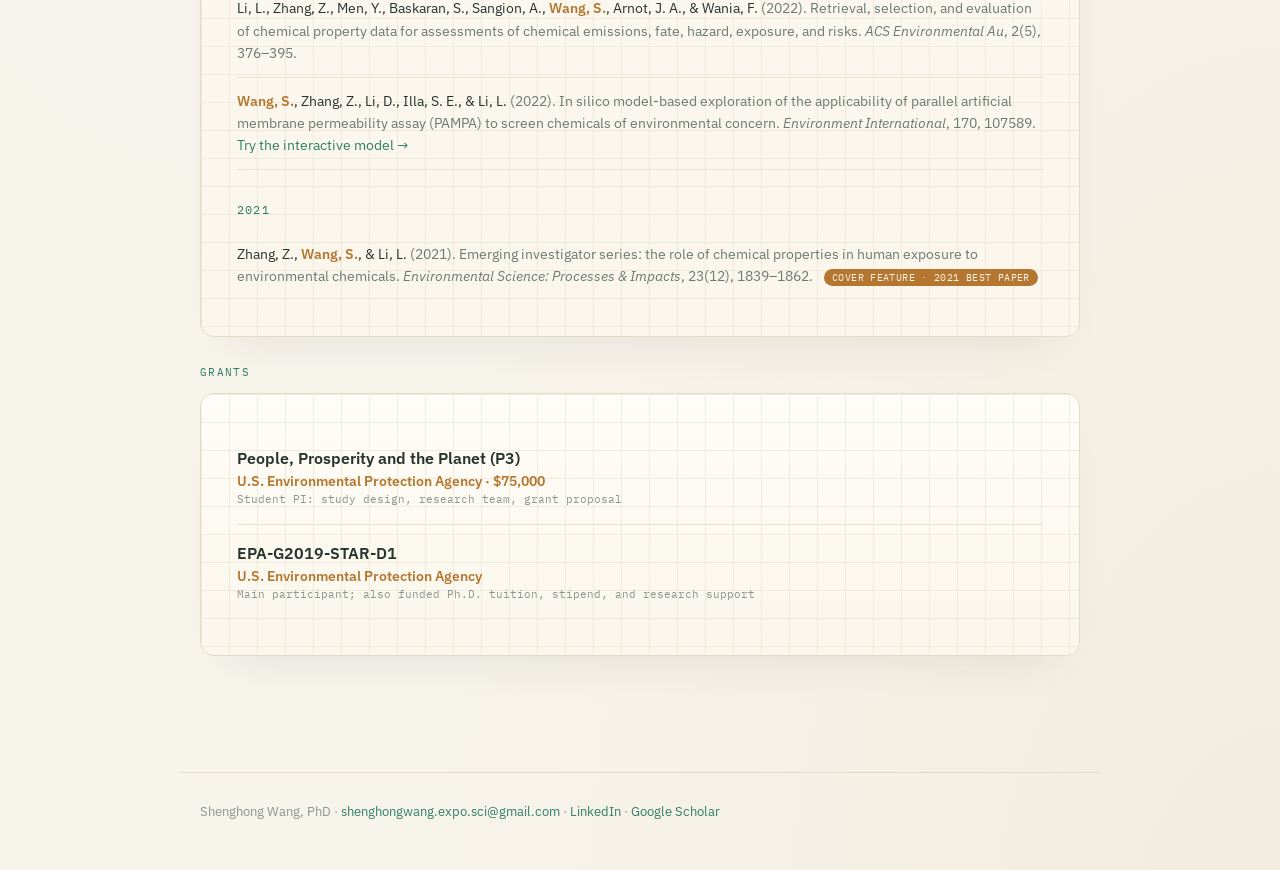
==== commit 241a8aa7: "Add PAMPA mass balance tool Interactive version of the in silico PAMPA model (Wang et al. 2022, Envi" ====
--- a/publications.html
+++ b/publications.html
@@ -7,6 +7,7 @@
 <link rel="preconnect" href="https://fonts.googleapis.com">
 <link href="https://fonts.googleapis.com/css2?family=Newsreader:ital,opsz,wght@0,6..72,400;0,6..72,500;0,6..72,600;1,6..72,400&family=IBM+Plex+Sans:wght@400;500;600&family=IBM+Plex+Mono:wght@400;500;600&display=swap" rel="stylesheet">
 <link rel="stylesheet" href="assets/style.css">
+<script data-goatcounter="https://shenghong.goatcounter.com/count" async src="//gc.zgo.at/count.js"></script>
 </head>
 <body>
 
@@ -85,7 +86,7 @@
       <span class="authors">Li, L., Zhang, Z., Men, Y., Baskaran, S., Sangion, A., <b>Wang, S.</b>, Arnot, J. A., &amp; Wania, F.</span> (2022). Retrieval, selection, and evaluation of chemical property data for assessments of chemical emissions, fate, hazard, exposure, and risks. <span class="venue">ACS Environmental Au</span>, 2(5), 376&ndash;395.
     </div>
     <div class="pub">
-      <span class="authors"><b>Wang, S.</b>, Zhang, Z., Li, D., Illa, S. E., &amp; Li, L.</span> (2022). In silico model-based exploration of the applicability of parallel artificial membrane permeability assay (PAMPA) to screen chemicals of environmental concern. <span class="venue">Environment International</span>, 170, 107589.
+      <span class="authors"><b>Wang, S.</b>, Zhang, Z., Li, D., Illa, S. E., &amp; Li, L.</span> (2022). In silico model-based exploration of the applicability of parallel artificial membrane permeability assay (PAMPA) to screen chemicals of environmental concern. <span class="venue">Environment International</span>, 170, 107589. <a href="tools/pampa-predictor.html">Try the interactive model &rarr;</a>
     </div>
 
     <p class="pub-year">2021</p>
